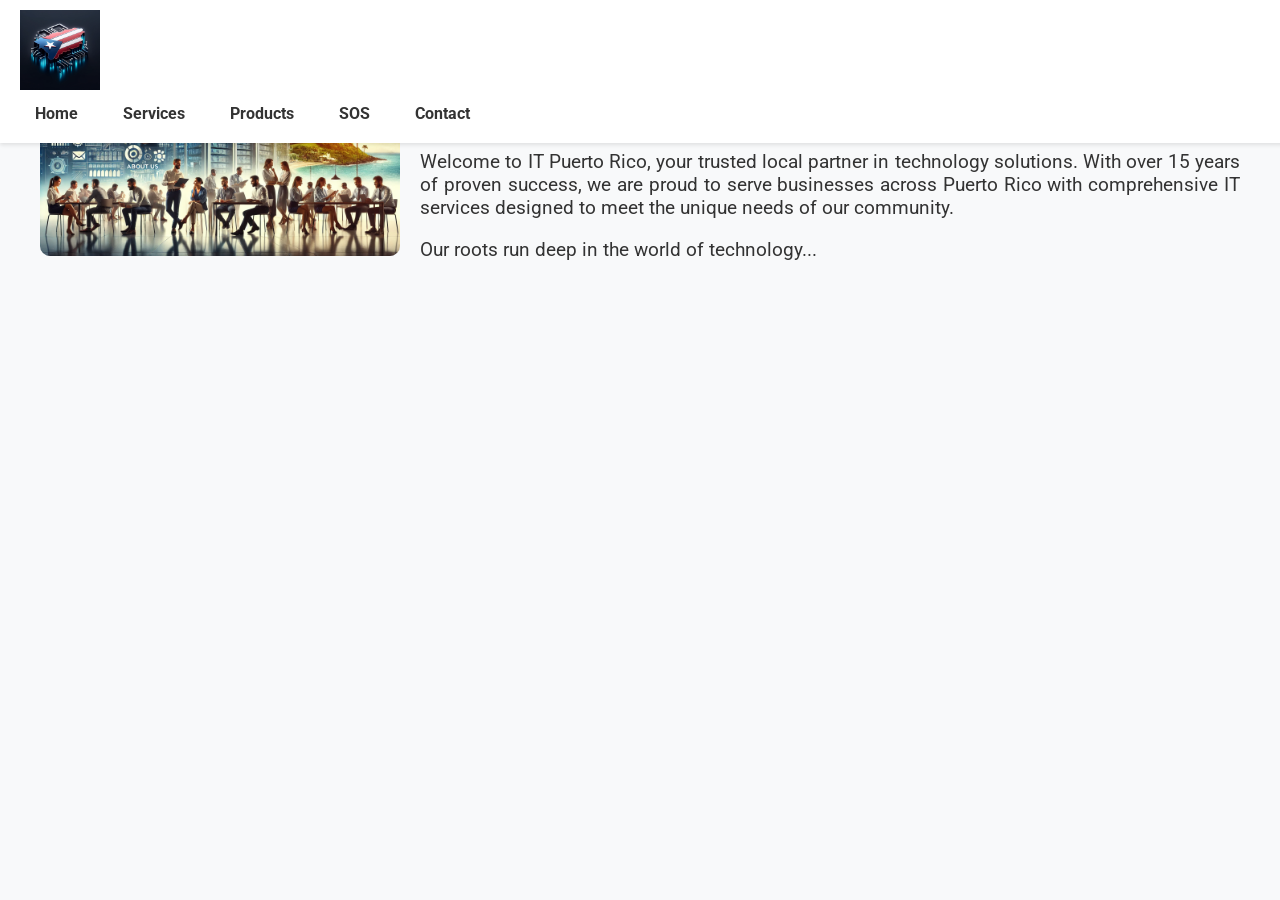
==== about.html @ cd5cf265 "Rename about to about.html" ====
<!DOCTYPE html>
<html lang="en">
<head>
    <meta charset="UTF-8">
    <meta name="viewport" content="width=device-width, initial-scale=1.0">
    <title>About Us - IT Puerto Rico</title>
    <link href="https://fonts.googleapis.com/css2?family=Roboto:wght@400;700&display=swap" rel="stylesheet">
    <style>
        body {
            font-family: 'Roboto', sans-serif;
            margin: 0;
            padding: 0;
            background-color: #f8f9fa;
            color: #333;
        }
        header {
            position: fixed;
            top: 0;
            width: 100%;
            z-index: 1000;
            background-color: #ffffff;
            box-shadow: 0 2px 4px rgba(0, 0, 0, 0.1);
            padding: 10px 20px;
        }
        .logo img {
            height: 80px;
        }
        nav {
            display: flex;
            gap: 15px;
        }
        nav a {
            text-decoration: none;
            font-weight: bold;
            padding: 10px 15px;
            color: #333;
        }
        nav a:hover {
            color: #007bff;
        }
        #about {
            padding: 50px 20px;
            max-width: 1200px;
            margin: auto;
        }
        #about img {
            max-width: 30%;
            margin-right: 20px;
            float: left;
            border-radius: 10px;
        }
        #about h2 {
            font-size: 2.5em;
            margin-bottom: 20px;
        }
        #about p {
            font-size: 1.2em;
            text-align: justify;
        }
    </style>
</head>
<body>
    <header>
        <div class="logo">
            <img src="logo.jpg" alt="IT Puerto Rico Logo">
        </div>
        <nav>
            <a href="index.html">Home</a>
            <a href="services.html">Services</a>
            <a href="products.html">Products</a>
            <a href="sos.html">SOS</a>
            <a href="contact.html">Contact</a>
        </nav>
    </header>
    <section id="about">
        <img src="aboutus.jpg" alt="About Us">
        <h2>About Us</h2>
        <p>Welcome to IT Puerto Rico, your trusted local partner in technology solutions. With over 15 years of proven success, we are proud to serve businesses across Puerto Rico with comprehensive IT services designed to meet the unique needs of our community.</p>
        <p>Our roots run deep in the world of technology...</p>
    </section>
</body>
</html>
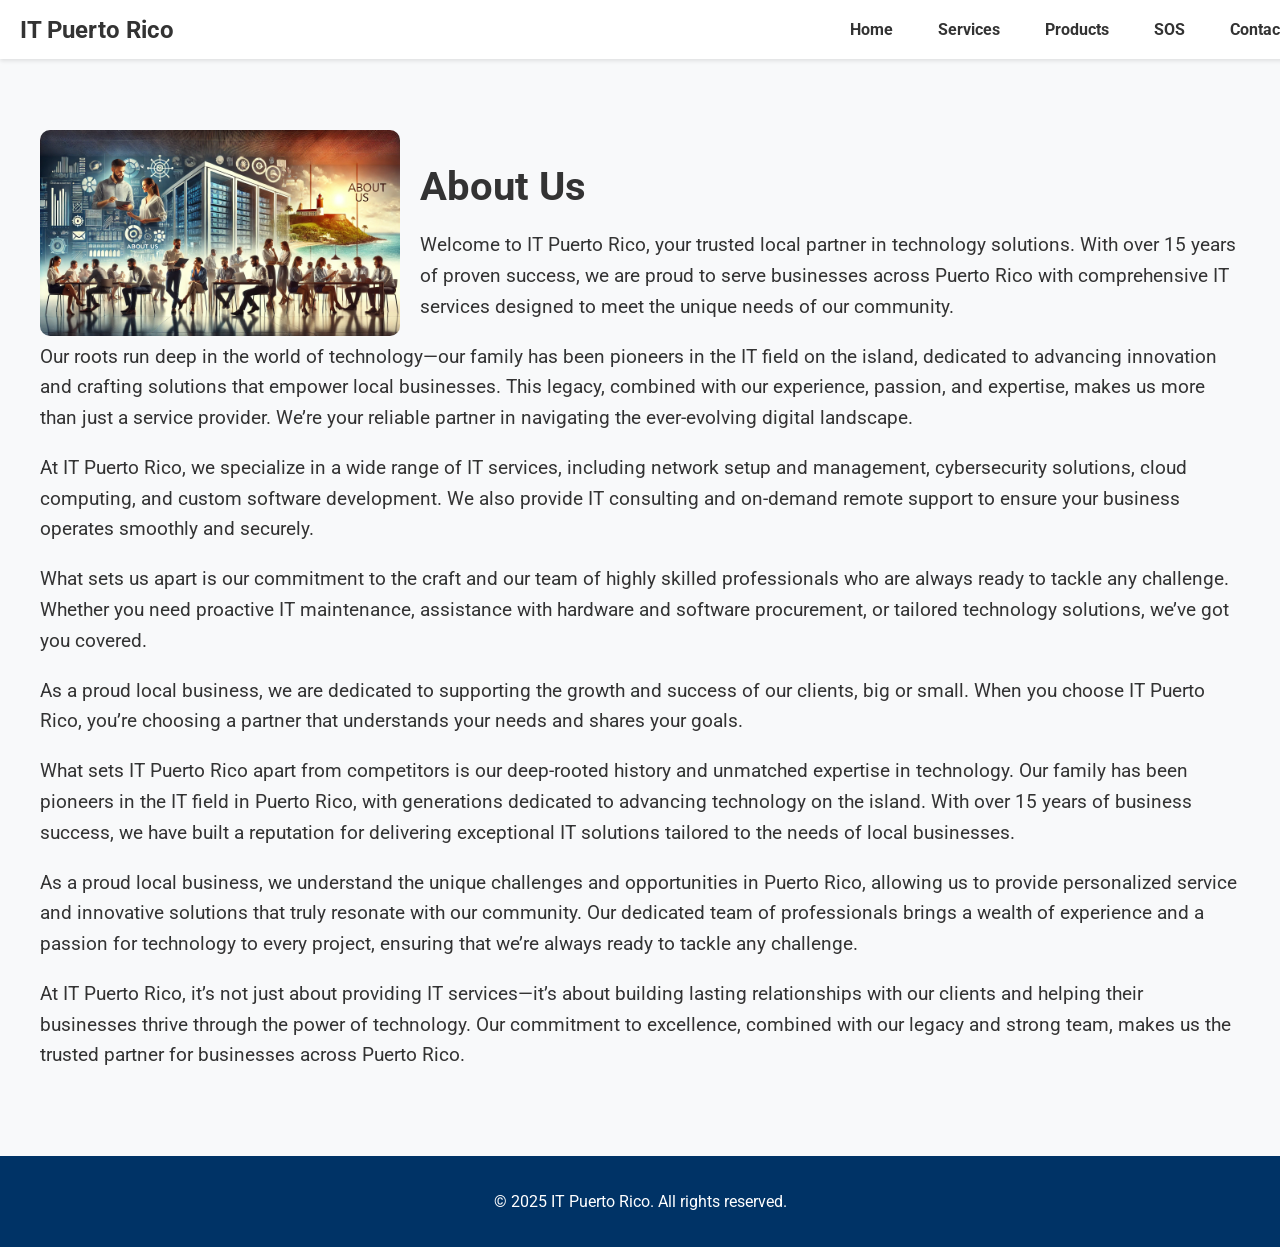
==== commit ea89f388: "Update about.html" ====
--- a/about.html
+++ b/about.html
@@ -6,6 +6,7 @@
     <title>About Us - IT Puerto Rico</title>
     <link href="https://fonts.googleapis.com/css2?family=Roboto:wght@400;700&display=swap" rel="stylesheet">
     <style>
+        /* General Styles */
         body {
             font-family: 'Roboto', sans-serif;
             margin: 0;
@@ -13,17 +14,24 @@
             background-color: #f8f9fa;
             color: #333;
         }
+
+        /* Header */
         header {
+            display: flex;
+            align-items: center;
+            justify-content: space-between;
+            padding: 10px 20px;
+            background-color: #ffffff;
+            box-shadow: 0 2px 4px rgba(0, 0, 0, 0.1);
             position: fixed;
             top: 0;
             width: 100%;
             z-index: 1000;
-            background-color: #ffffff;
-            box-shadow: 0 2px 4px rgba(0, 0, 0, 0.1);
-            padding: 10px 20px;
         }
-        .logo img {
-            height: 80px;
+        .company-name {
+            font-size: 1.5em;
+            font-weight: bold;
+            color: #333;
         }
         nav {
             display: flex;
@@ -34,14 +42,19 @@
             font-weight: bold;
             padding: 10px 15px;
             color: #333;
+            border-radius: 4px;
+            transition: all 0.3s;
         }
         nav a:hover {
+            background-color: #f1f1f1;
             color: #007bff;
         }
+
+        /* About Us Section */
         #about {
             padding: 50px 20px;
             max-width: 1200px;
-            margin: auto;
+            margin: 80px auto 20px; /* Adjusted margin to fit under fixed header */
         }
         #about img {
             max-width: 30%;
@@ -55,15 +68,27 @@
         }
         #about p {
             font-size: 1.2em;
-            text-align: justify;
+            margin-bottom: 15px;
+            line-height: 1.6;
+        }
+        #about::after {
+            content: "";
+            display: block;
+            clear: both;
+        }
+
+        /* Footer */
+        footer {
+            background-color: #003366;
+            color: white;
+            padding: 20px;
+            text-align: center;
         }
     </style>
 </head>
 <body>
     <header>
-        <div class="logo">
-            <img src="logo.jpg" alt="IT Puerto Rico Logo">
-        </div>
+        <span class="company-name">IT Puerto Rico</span>
         <nav>
             <a href="index.html">Home</a>
             <a href="services.html">Services</a>
@@ -76,7 +101,16 @@
         <img src="aboutus.jpg" alt="About Us">
         <h2>About Us</h2>
         <p>Welcome to IT Puerto Rico, your trusted local partner in technology solutions. With over 15 years of proven success, we are proud to serve businesses across Puerto Rico with comprehensive IT services designed to meet the unique needs of our community.</p>
-        <p>Our roots run deep in the world of technology...</p>
+        <p>Our roots run deep in the world of technology—our family has been pioneers in the IT field on the island, dedicated to advancing innovation and crafting solutions that empower local businesses. This legacy, combined with our experience, passion, and expertise, makes us more than just a service provider. We’re your reliable partner in navigating the ever-evolving digital landscape.</p>
+        <p>At IT Puerto Rico, we specialize in a wide range of IT services, including network setup and management, cybersecurity solutions, cloud computing, and custom software development. We also provide IT consulting and on-demand remote support to ensure your business operates smoothly and securely.</p>
+        <p>What sets us apart is our commitment to the craft and our team of highly skilled professionals who are always ready to tackle any challenge. Whether you need proactive IT maintenance, assistance with hardware and software procurement, or tailored technology solutions, we’ve got you covered.</p>
+        <p>As a proud local business, we are dedicated to supporting the growth and success of our clients, big or small. When you choose IT Puerto Rico, you’re choosing a partner that understands your needs and shares your goals.</p>
+        <p>What sets IT Puerto Rico apart from competitors is our deep-rooted history and unmatched expertise in technology. Our family has been pioneers in the IT field in Puerto Rico, with generations dedicated to advancing technology on the island. With over 15 years of business success, we have built a reputation for delivering exceptional IT solutions tailored to the needs of local businesses.</p>
+        <p>As a proud local business, we understand the unique challenges and opportunities in Puerto Rico, allowing us to provide personalized service and innovative solutions that truly resonate with our community. Our dedicated team of professionals brings a wealth of experience and a passion for technology to every project, ensuring that we’re always ready to tackle any challenge.</p>
+        <p>At IT Puerto Rico, it’s not just about providing IT services—it’s about building lasting relationships with our clients and helping their businesses thrive through the power of technology. Our commitment to excellence, combined with our legacy and strong team, makes us the trusted partner for businesses across Puerto Rico.</p>
     </section>
+    <footer>
+        <p>&copy; 2025 IT Puerto Rico. All rights reserved.</p>
+    </footer>
 </body>
 </html>
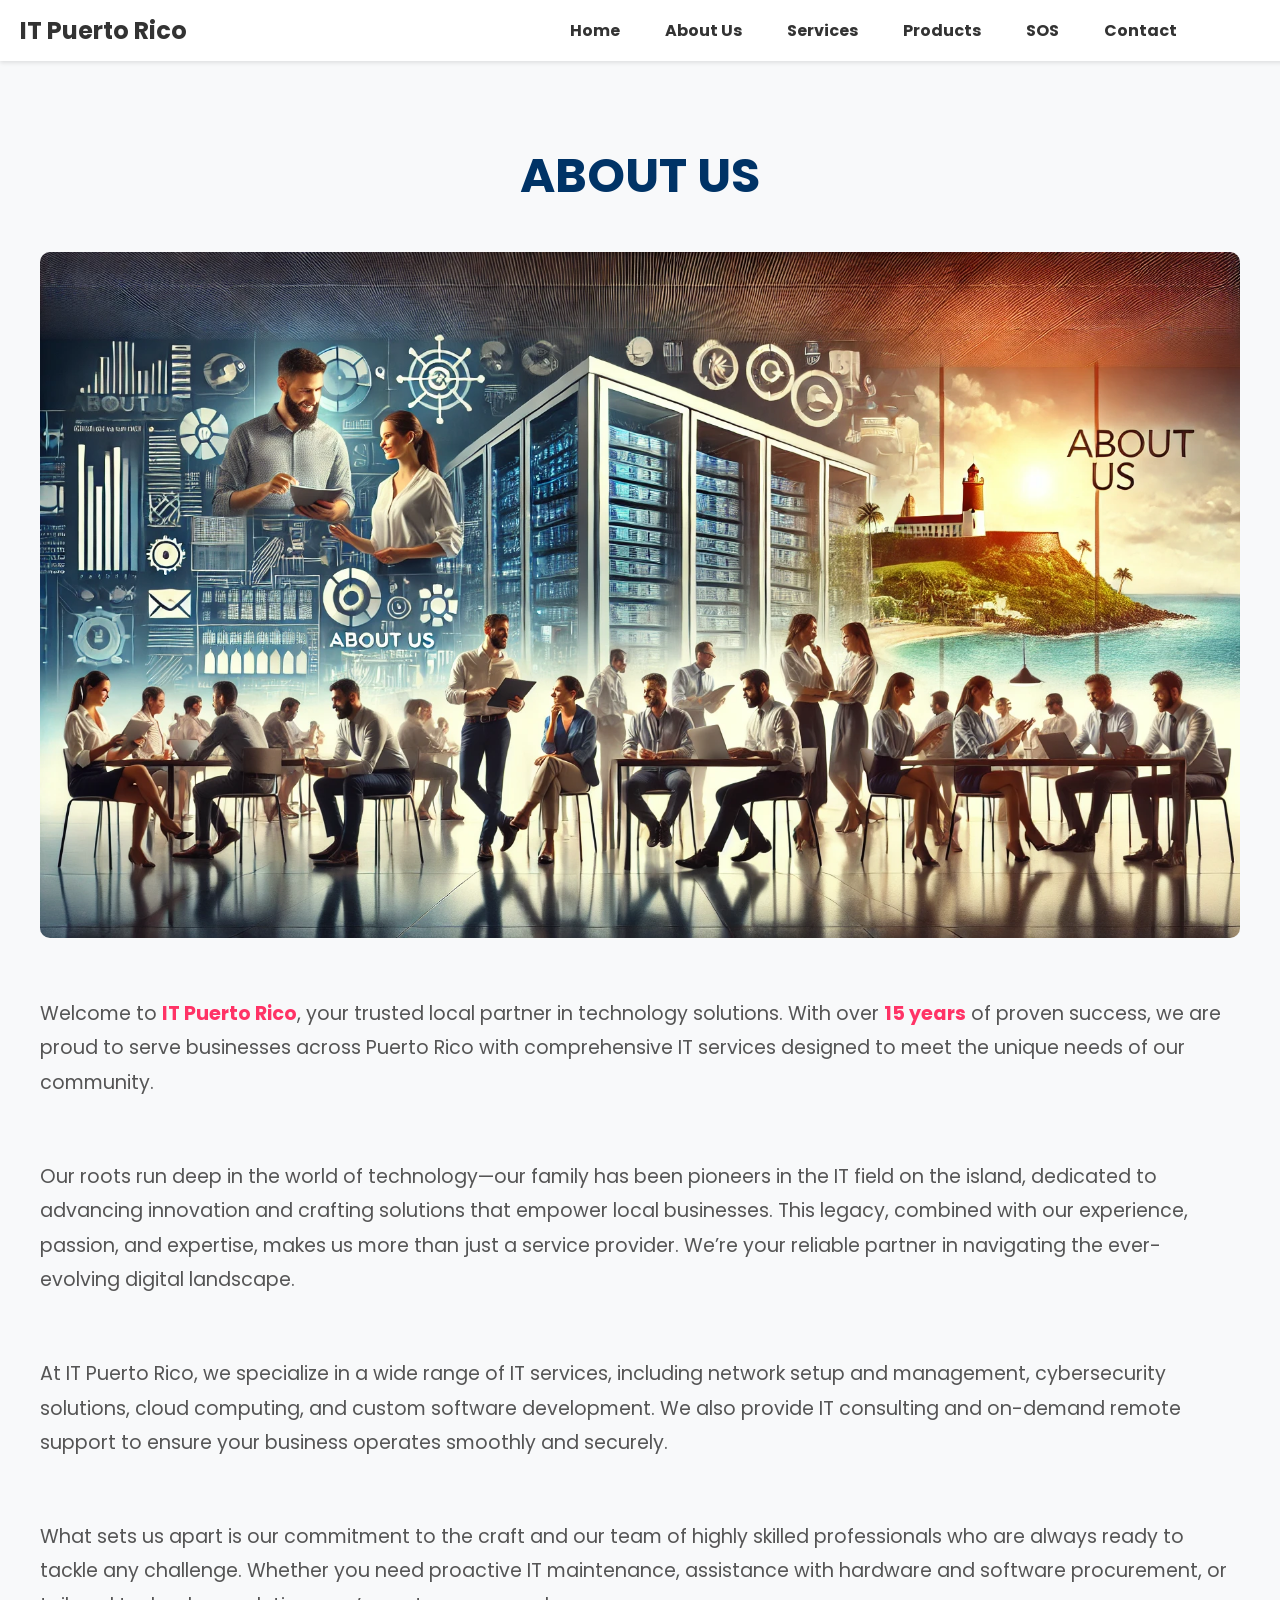
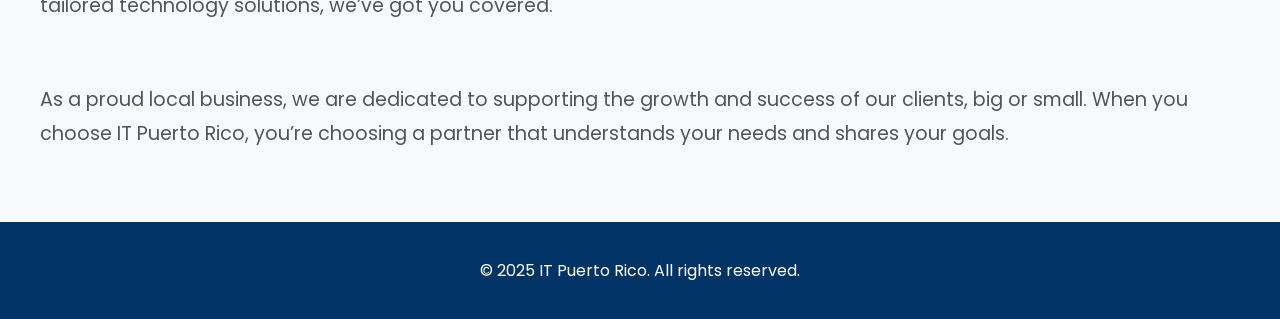
==== commit 99c0ac26: "Update about.html" ====
--- a/about.html
+++ b/about.html
@@ -4,11 +4,11 @@
     <meta charset="UTF-8">
     <meta name="viewport" content="width=device-width, initial-scale=1.0">
     <title>About Us - IT Puerto Rico</title>
-    <link href="https://fonts.googleapis.com/css2?family=Roboto:wght@400;700&display=swap" rel="stylesheet">
+    <link href="https://fonts.googleapis.com/css2?family=Poppins:wght@400;700&family=Roboto:wght@300;500&display=swap" rel="stylesheet">
     <style>
         /* General Styles */
         body {
-            font-family: 'Roboto', sans-serif;
+            font-family: 'Poppins', sans-serif;
             margin: 0;
             padding: 0;
             background-color: #f8f9fa;
@@ -32,15 +32,18 @@
             font-size: 1.5em;
             font-weight: bold;
             color: #333;
+            flex: 1;
         }
         nav {
             display: flex;
+            justify-content: center;
             gap: 15px;
+            flex: 2;
         }
         nav a {
             text-decoration: none;
             font-weight: bold;
-            padding: 10px 15px;
+            padding: 8px 15px;
             color: #333;
             border-radius: 4px;
             transition: all 0.3s;
@@ -50,31 +53,70 @@
             color: #007bff;
         }
 
-        /* About Us Section */
+        /* Mobile Menu */
+        .menu-toggle {
+            display: none;
+            font-size: 1.5em;
+            background: none;
+            border: none;
+            cursor: pointer;
+        }
+        @media (max-width: 768px) {
+            nav {
+                display: none;
+                flex-direction: column;
+                position: absolute;
+                top: 60px;
+                left: 0;
+                width: 100%;
+                background-color: #fff;
+                border-top: 1px solid #ddd;
+                box-shadow: 0 2px 4px rgba(0, 0, 0, 0.1);
+                z-index: 999;
+            }
+            nav.show {
+                display: flex;
+            }
+            .menu-toggle {
+                display: block;
+            }
+            .company-name {
+                flex: unset;
+            }
+        }
+
+        /* About Section */
         #about {
-            padding: 50px 20px;
+            padding: 100px 20px 50px;
             max-width: 1200px;
-            margin: 80px auto 20px; /* Adjusted margin to fit under fixed header */
+            margin: 0 auto;
+            text-align: left;
+            display: flex;
+            flex-direction: column;
+            gap: 20px;
         }
         #about img {
-            max-width: 30%;
-            margin-right: 20px;
-            float: left;
+            max-width: 100%;
+            height: auto;
             border-radius: 10px;
+            margin-bottom: 20px;
         }
         #about h2 {
-            font-size: 2.5em;
+            font-size: 3em;
+            color: #003366;
             margin-bottom: 20px;
+            text-transform: uppercase;
+            text-align: center;
         }
         #about p {
             font-size: 1.2em;
-            margin-bottom: 15px;
-            line-height: 1.6;
+            line-height: 1.8;
+            margin-bottom: 20px;
+            color: #555;
         }
-        #about::after {
-            content: "";
-            display: block;
-            clear: both;
+        #about p span {
+            color: #ff3366;
+            font-weight: bold;
         }
 
         /* Footer */
@@ -89,8 +131,10 @@
 <body>
     <header>
         <span class="company-name">IT Puerto Rico</span>
-        <nav>
+        <button class="menu-toggle" onclick="toggleMenu()">☰</button>
+        <nav id="menu">
             <a href="index.html">Home</a>
+            <a href="about.html">About Us</a>
             <a href="services.html">Services</a>
             <a href="products.html">Products</a>
             <a href="sos.html">SOS</a>
@@ -98,19 +142,22 @@
         </nav>
     </header>
     <section id="about">
+        <h2>About Us</h2>
         <img src="aboutus.jpg" alt="About Us">
-        <h2>About Us</h2>
-        <p>Welcome to IT Puerto Rico, your trusted local partner in technology solutions. With over 15 years of proven success, we are proud to serve businesses across Puerto Rico with comprehensive IT services designed to meet the unique needs of our community.</p>
+        <p>Welcome to <span>IT Puerto Rico</span>, your trusted local partner in technology solutions. With over <span>15 years</span> of proven success, we are proud to serve businesses across Puerto Rico with comprehensive IT services designed to meet the unique needs of our community.</p>
         <p>Our roots run deep in the world of technology—our family has been pioneers in the IT field on the island, dedicated to advancing innovation and crafting solutions that empower local businesses. This legacy, combined with our experience, passion, and expertise, makes us more than just a service provider. We’re your reliable partner in navigating the ever-evolving digital landscape.</p>
         <p>At IT Puerto Rico, we specialize in a wide range of IT services, including network setup and management, cybersecurity solutions, cloud computing, and custom software development. We also provide IT consulting and on-demand remote support to ensure your business operates smoothly and securely.</p>
         <p>What sets us apart is our commitment to the craft and our team of highly skilled professionals who are always ready to tackle any challenge. Whether you need proactive IT maintenance, assistance with hardware and software procurement, or tailored technology solutions, we’ve got you covered.</p>
         <p>As a proud local business, we are dedicated to supporting the growth and success of our clients, big or small. When you choose IT Puerto Rico, you’re choosing a partner that understands your needs and shares your goals.</p>
-        <p>What sets IT Puerto Rico apart from competitors is our deep-rooted history and unmatched expertise in technology. Our family has been pioneers in the IT field in Puerto Rico, with generations dedicated to advancing technology on the island. With over 15 years of business success, we have built a reputation for delivering exceptional IT solutions tailored to the needs of local businesses.</p>
-        <p>As a proud local business, we understand the unique challenges and opportunities in Puerto Rico, allowing us to provide personalized service and innovative solutions that truly resonate with our community. Our dedicated team of professionals brings a wealth of experience and a passion for technology to every project, ensuring that we’re always ready to tackle any challenge.</p>
-        <p>At IT Puerto Rico, it’s not just about providing IT services—it’s about building lasting relationships with our clients and helping their businesses thrive through the power of technology. Our commitment to excellence, combined with our legacy and strong team, makes us the trusted partner for businesses across Puerto Rico.</p>
     </section>
     <footer>
         <p>&copy; 2025 IT Puerto Rico. All rights reserved.</p>
     </footer>
+    <script>
+        function toggleMenu() {
+            const menu = document.getElementById('menu');
+            menu.classList.toggle('show');
+        }
+    </script>
 </body>
 </html>
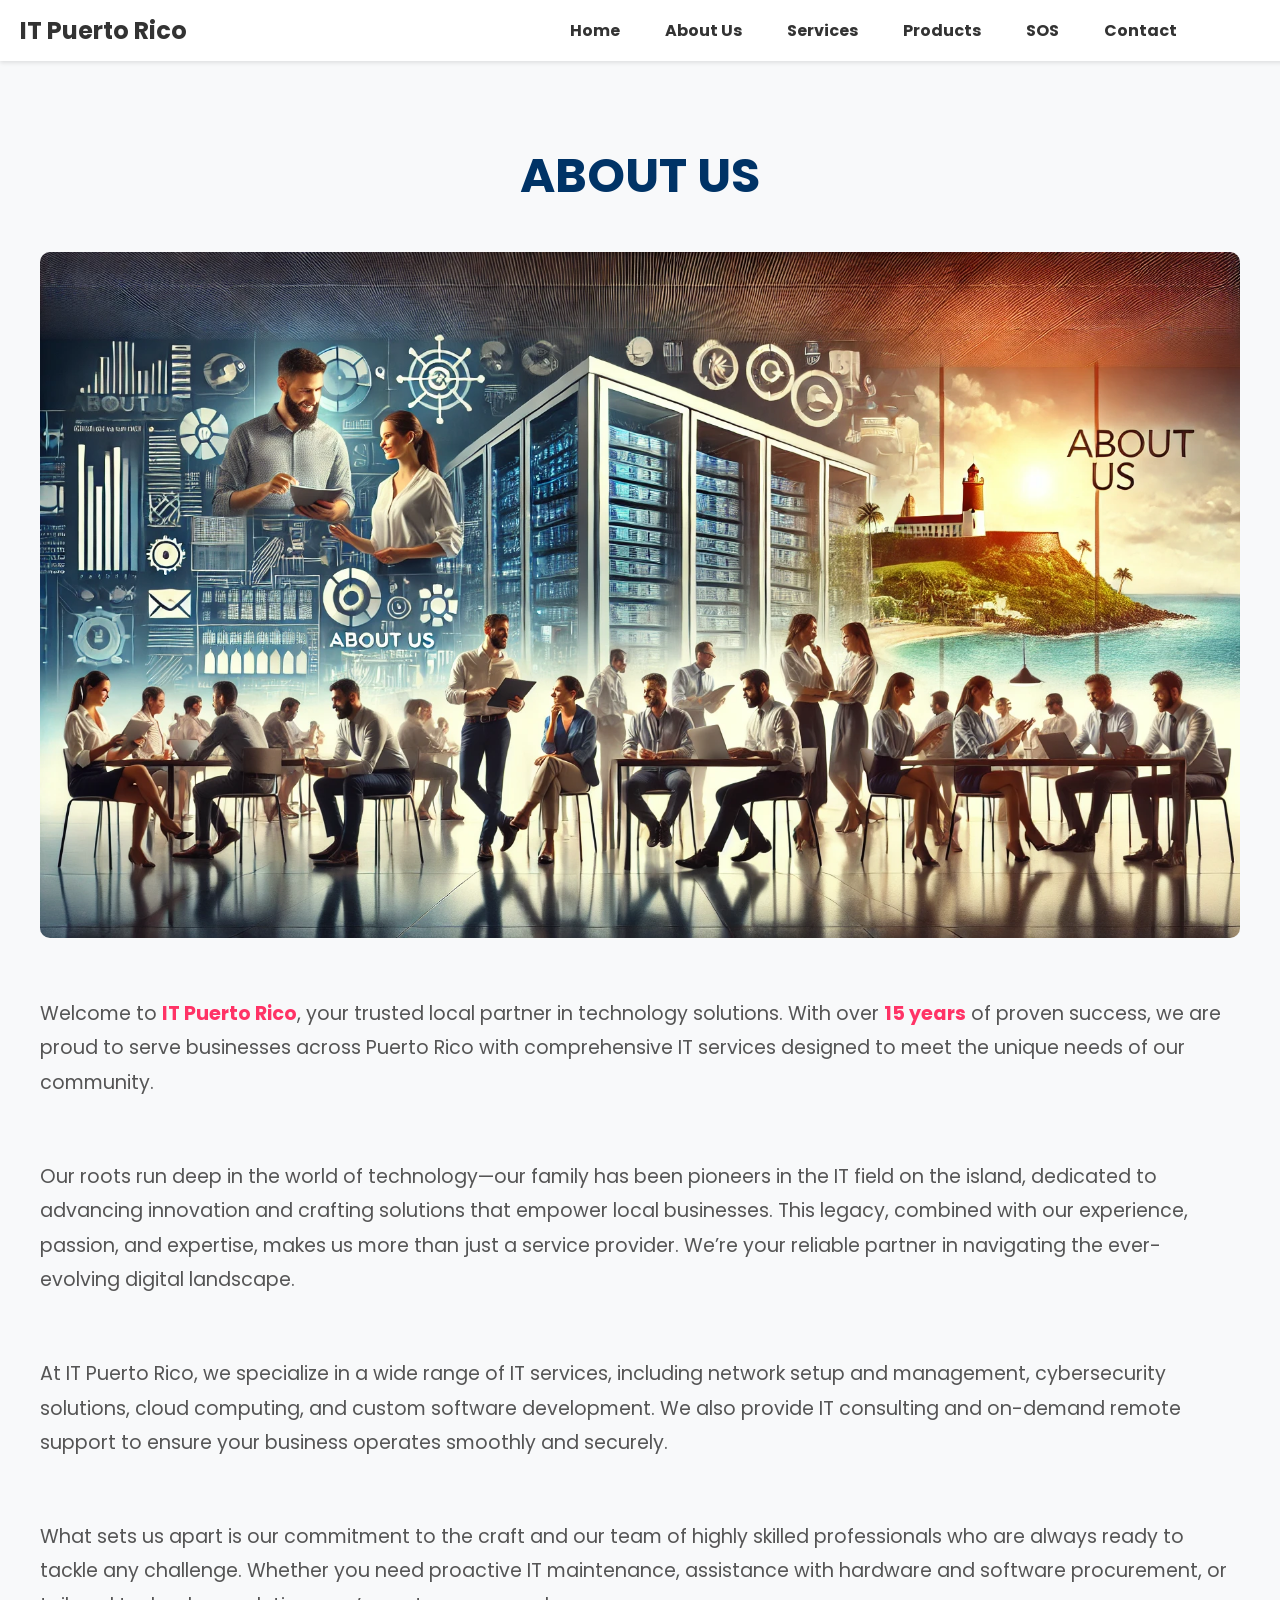
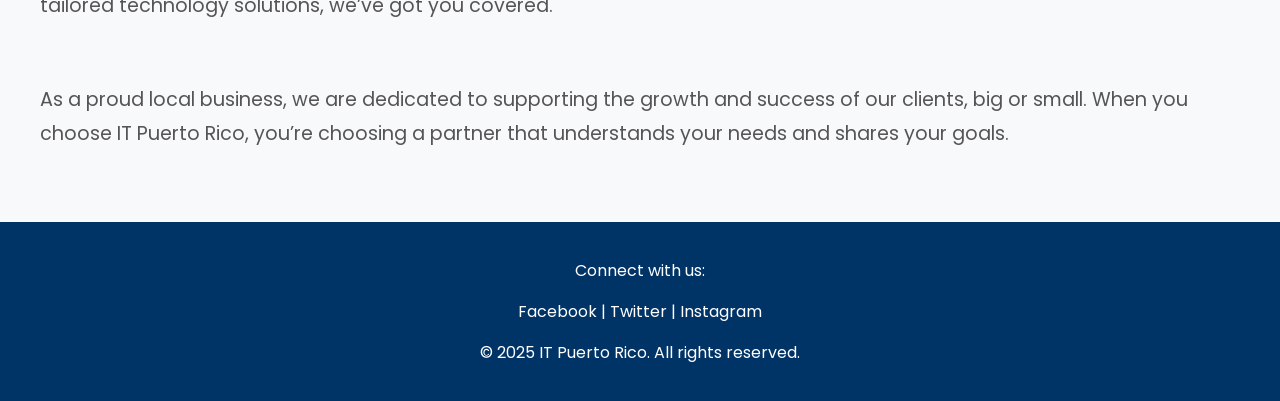
==== commit e1b7e08e: "Update about.html" ====
--- a/about.html
+++ b/about.html
@@ -126,6 +126,13 @@
             padding: 20px;
             text-align: center;
         }
+        footer a {
+            color: #ffffff;
+            text-decoration: none;
+        }
+        footer a:hover {
+            text-decoration: underline;
+        }
     </style>
 </head>
 <body>
@@ -151,6 +158,8 @@
         <p>As a proud local business, we are dedicated to supporting the growth and success of our clients, big or small. When you choose IT Puerto Rico, you’re choosing a partner that understands your needs and shares your goals.</p>
     </section>
     <footer>
+        <p>Connect with us:</p>
+        <a href="https://facebook.com/yourpage" target="_blank">Facebook</a> | <a href="https://twitter.com/yourpage" target="_blank">Twitter</a> | <a href="https://instagram.com/yourpage" target="_blank">Instagram</a>
         <p>&copy; 2025 IT Puerto Rico. All rights reserved.</p>
     </footer>
     <script>
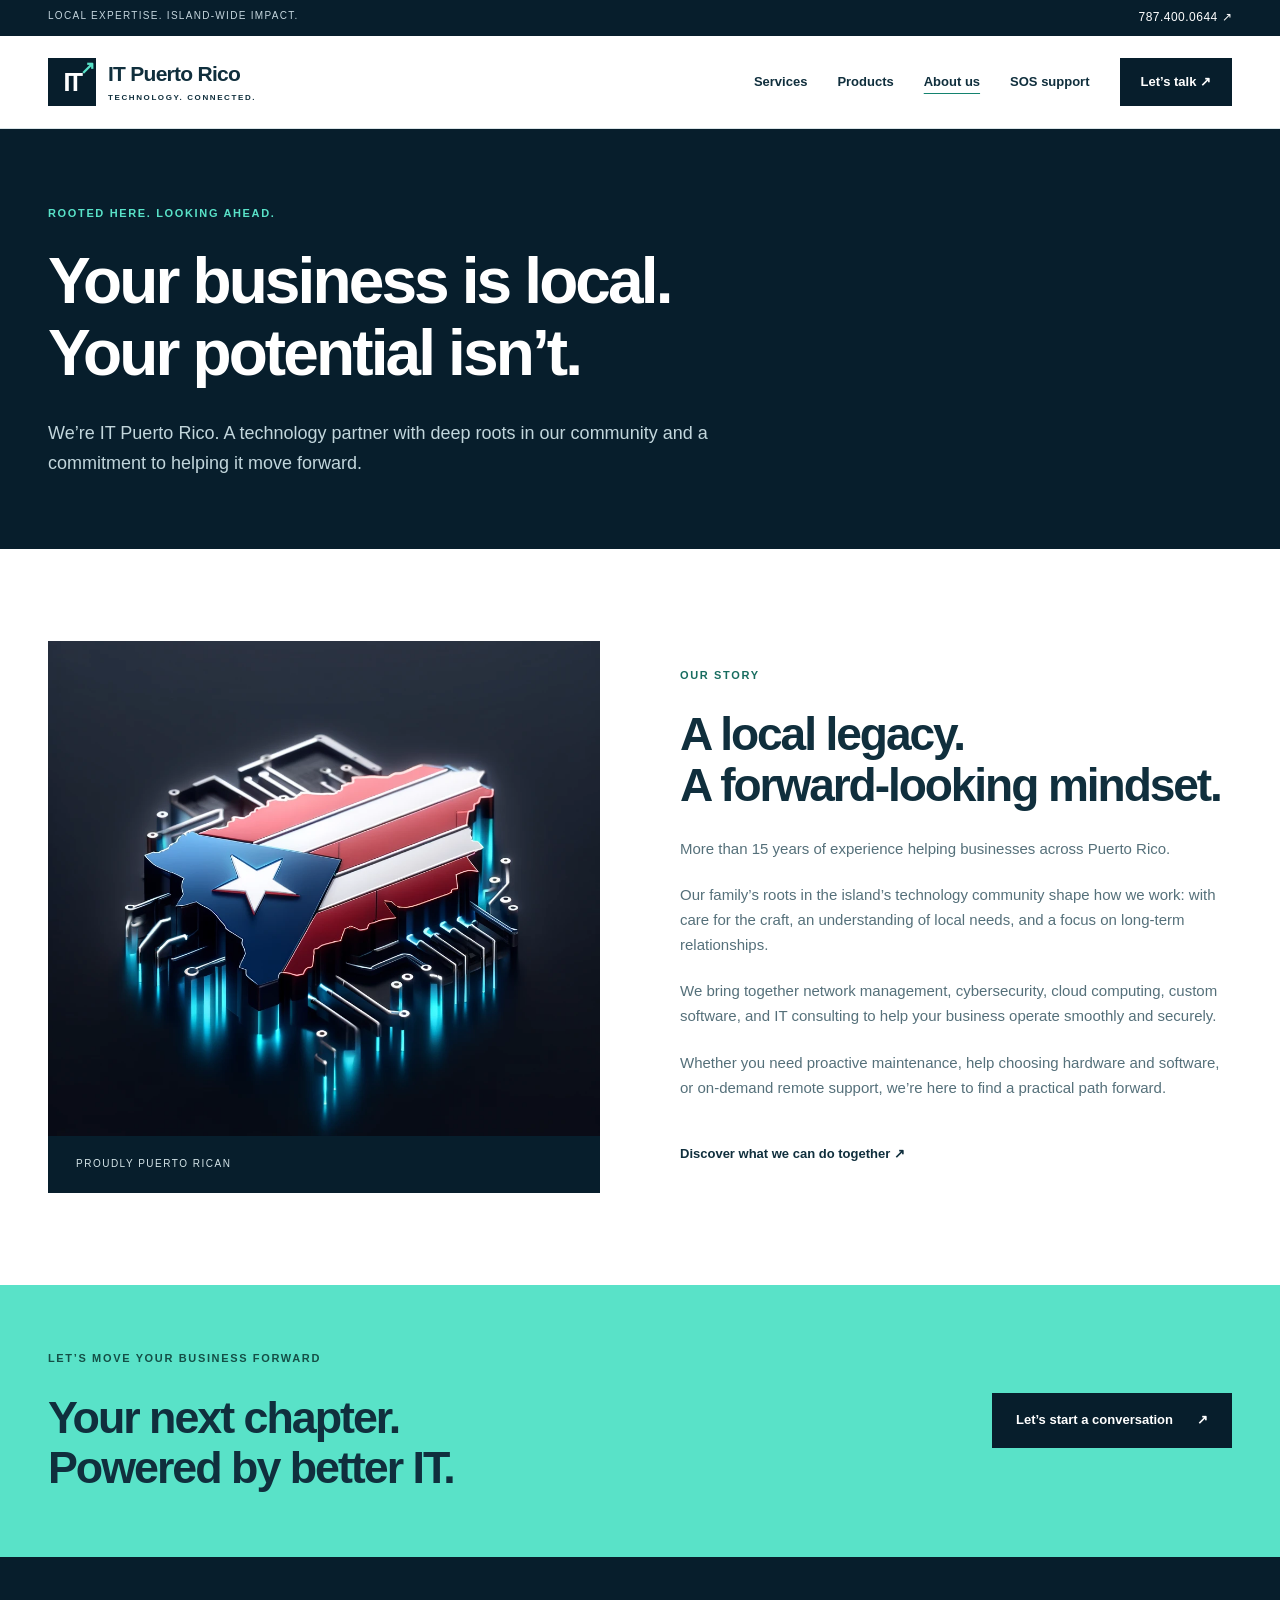
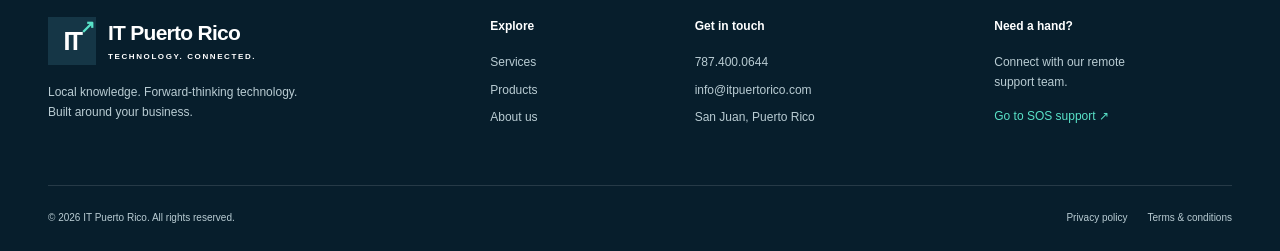
==== commit f4c05dd4: "Redesign IT Puerto Rico website with responsive business-focused pages" ====
--- a/about.html
+++ b/about.html
@@ -1,172 +1,161 @@
-<!DOCTYPE html>
+<!doctype html>
 <html lang="en">
-<head>
-    <meta charset="UTF-8">
-    <meta name="viewport" content="width=device-width, initial-scale=1.0">
-    <title>About Us - IT Puerto Rico</title>
-    <link href="https://fonts.googleapis.com/css2?family=Poppins:wght@400;700&family=Roboto:wght@300;500&display=swap" rel="stylesheet">
-    <style>
-        /* General Styles */
-        body {
-            font-family: 'Poppins', sans-serif;
-            margin: 0;
-            padding: 0;
-            background-color: #f8f9fa;
-            color: #333;
-        }
-
-        /* Header */
-        header {
-            display: flex;
-            align-items: center;
-            justify-content: space-between;
-            padding: 10px 20px;
-            background-color: #ffffff;
-            box-shadow: 0 2px 4px rgba(0, 0, 0, 0.1);
-            position: fixed;
-            top: 0;
-            width: 100%;
-            z-index: 1000;
-        }
-        .company-name {
-            font-size: 1.5em;
-            font-weight: bold;
-            color: #333;
-            flex: 1;
-        }
-        nav {
-            display: flex;
-            justify-content: center;
-            gap: 15px;
-            flex: 2;
-        }
-        nav a {
-            text-decoration: none;
-            font-weight: bold;
-            padding: 8px 15px;
-            color: #333;
-            border-radius: 4px;
-            transition: all 0.3s;
-        }
-        nav a:hover {
-            background-color: #f1f1f1;
-            color: #007bff;
-        }
-
-        /* Mobile Menu */
-        .menu-toggle {
-            display: none;
-            font-size: 1.5em;
-            background: none;
-            border: none;
-            cursor: pointer;
-        }
-        @media (max-width: 768px) {
-            nav {
-                display: none;
-                flex-direction: column;
-                position: absolute;
-                top: 60px;
-                left: 0;
-                width: 100%;
-                background-color: #fff;
-                border-top: 1px solid #ddd;
-                box-shadow: 0 2px 4px rgba(0, 0, 0, 0.1);
-                z-index: 999;
-            }
-            nav.show {
-                display: flex;
-            }
-            .menu-toggle {
-                display: block;
-            }
-            .company-name {
-                flex: unset;
-            }
-        }
-
-        /* About Section */
-        #about {
-            padding: 100px 20px 50px;
-            max-width: 1200px;
-            margin: 0 auto;
-            text-align: left;
-            display: flex;
-            flex-direction: column;
-            gap: 20px;
-        }
-        #about img {
-            max-width: 100%;
-            height: auto;
-            border-radius: 10px;
-            margin-bottom: 20px;
-        }
-        #about h2 {
-            font-size: 3em;
-            color: #003366;
-            margin-bottom: 20px;
-            text-transform: uppercase;
-            text-align: center;
-        }
-        #about p {
-            font-size: 1.2em;
-            line-height: 1.8;
-            margin-bottom: 20px;
-            color: #555;
-        }
-        #about p span {
-            color: #ff3366;
-            font-weight: bold;
-        }
-
-        /* Footer */
-        footer {
-            background-color: #003366;
-            color: white;
-            padding: 20px;
-            text-align: center;
-        }
-        footer a {
-            color: #ffffff;
-            text-decoration: none;
-        }
-        footer a:hover {
-            text-decoration: underline;
-        }
-    </style>
-</head>
-<body>
-    <header>
-        <span class="company-name">IT Puerto Rico</span>
-        <button class="menu-toggle" onclick="toggleMenu()">☰</button>
-        <nav id="menu">
-            <a href="index.html">Home</a>
-            <a href="about.html">About Us</a>
-            <a href="services.html">Services</a>
-            <a href="products.html">Products</a>
-            <a href="sos.html">SOS</a>
-            <a href="contact.html">Contact</a>
+  <head>
+    <meta charset="UTF-8" />
+    <meta name="viewport" content="width=device-width, initial-scale=1" />
+    <title>About us | IT Puerto Rico</title>
+    <meta
+      name="description"
+      content="Meet IT Puerto Rico, a local technology partner with more than 15 years of experience serving businesses across Puerto Rico."
+    />
+    <meta name="theme-color" content="#071e2c" />
+    <link rel="canonical" href="https://www.itpuertorico.com/about.html" />
+    <meta property="og:title" content="About us | IT Puerto Rico" />
+    <meta
+      property="og:description"
+      content="Meet IT Puerto Rico, a local technology partner with more than 15 years of experience serving businesses across Puerto Rico."
+    />
+    <meta property="og:type" content="website" />
+    <meta
+      property="og:image"
+      content="https://www.itpuertorico.com/assets/office.webp"
+    />
+    <link rel="icon" href="assets/favicon.svg" type="image/svg+xml" />
+    <link rel="stylesheet" href="assets/site.css" />
+    <script src="assets/site.js" defer></script>
+  </head>
+  <body>
+    <a class="skip-link" href="#main">Skip to content</a>
+    <div class="topbar">
+      <div class="wrap">
+        <span>LOCAL EXPERTISE. ISLAND-WIDE IMPACT.</span
+        ><a href="tel:+17874000644"
+          >787.400.0644 <span aria-hidden="true">↗</span></a
+        >
+      </div>
+    </div>
+    <header class="site-header">
+      <div class="wrap nav-wrap">
+        <a class="brand" href="index.html" aria-label="IT Puerto Rico home"
+          ><span class="brand-mark" aria-hidden="true">IT<span>↗</span></span
+          ><span>IT Puerto Rico<small>TECHNOLOGY. CONNECTED.</small></span></a
+        ><button
+          class="menu-toggle"
+          aria-controls="navigation"
+          aria-expanded="false"
+          hidden
+        >
+          Menu <span aria-hidden="true">☰</span>
+        </button>
+        <nav id="navigation" aria-label="Main navigation">
+          <a href="services.html">Services</a
+          ><a href="products.html">Products</a
+          ><a href="about.html" aria-current="page">About us</a
+          ><a href="sos.html">SOS support</a
+          ><a href="contact.html" class="nav-cta">Let’s talk ↗</a>
         </nav>
+      </div>
     </header>
-    <section id="about">
-        <h2>About Us</h2>
-        <img src="aboutus.jpg" alt="About Us">
-        <p>Welcome to <span>IT Puerto Rico</span>, your trusted local partner in technology solutions. With over <span>15 years</span> of proven success, we are proud to serve businesses across Puerto Rico with comprehensive IT services designed to meet the unique needs of our community.</p>
-        <p>Our roots run deep in the world of technology—our family has been pioneers in the IT field on the island, dedicated to advancing innovation and crafting solutions that empower local businesses. This legacy, combined with our experience, passion, and expertise, makes us more than just a service provider. We’re your reliable partner in navigating the ever-evolving digital landscape.</p>
-        <p>At IT Puerto Rico, we specialize in a wide range of IT services, including network setup and management, cybersecurity solutions, cloud computing, and custom software development. We also provide IT consulting and on-demand remote support to ensure your business operates smoothly and securely.</p>
-        <p>What sets us apart is our commitment to the craft and our team of highly skilled professionals who are always ready to tackle any challenge. Whether you need proactive IT maintenance, assistance with hardware and software procurement, or tailored technology solutions, we’ve got you covered.</p>
-        <p>As a proud local business, we are dedicated to supporting the growth and success of our clients, big or small. When you choose IT Puerto Rico, you’re choosing a partner that understands your needs and shares your goals.</p>
-    </section>
-    <footer>
-        <p>Connect with us:</p>
-        <a href="https://facebook.com/yourpage" target="_blank">Facebook</a> | <a href="https://twitter.com/yourpage" target="_blank">Twitter</a> | <a href="https://instagram.com/yourpage" target="_blank">Instagram</a>
-        <p>&copy; 2025 IT Puerto Rico. All rights reserved.</p>
+    <main id="main">
+      <section class="page-hero">
+        <div class="wrap">
+          <p class="eyebrow">ROOTED HERE. LOOKING AHEAD.</p>
+          <h1>Your business is local.<br />Your potential isn’t.</h1>
+          <p class="lead">
+            We’re IT Puerto Rico. A technology partner with deep roots in our
+            community and a commitment to helping it move forward.
+          </p>
+        </div>
+      </section>
+      <section class="section">
+        <div class="wrap local-grid">
+          <div class="local-art">
+            <img
+              src="logo.jpg"
+              alt="Puerto Rico flag represented as a technology circuit"
+              width="1024"
+              height="1024"
+            /><span>PROUDLY PUERTO RICAN</span>
+          </div>
+          <div>
+            <p class="eyebrow">OUR STORY</p>
+            <h2>A local legacy.<br />A forward-looking mindset.</h2>
+            <p class="lead">
+              More than 15 years of experience helping businesses across Puerto
+              Rico.
+            </p>
+            <p>
+              Our family’s roots in the island’s technology community shape how
+              we work: with care for the craft, an understanding of local needs,
+              and a focus on long-term relationships.
+            </p>
+            <p>
+              We bring together network management, cybersecurity, cloud
+              computing, custom software, and IT consulting to help your
+              business operate smoothly and securely.
+            </p>
+            <p>
+              Whether you need proactive maintenance, help choosing hardware and
+              software, or on-demand remote support, we’re here to find a
+              practical path forward.
+            </p>
+            <a class="text-link" href="services.html"
+              >Discover what we can do together ↗</a
+            >
+          </div>
+        </div>
+      </section>
+      <section class="cta">
+        <div class="wrap cta-inner">
+          <div>
+            <p class="eyebrow">LET’S MOVE YOUR BUSINESS FORWARD</p>
+            <h2>Your next chapter.<br />Powered by better IT.</h2>
+          </div>
+          <a class="button button-dark" href="contact.html"
+            >Let’s start a conversation <span aria-hidden="true">↗</span></a
+          >
+        </div>
+      </section>
+    </main>
+    <footer class="site-footer">
+      <div class="wrap footer-grid">
+        <div>
+          <a class="brand" href="index.html"
+            ><span class="brand-mark" aria-hidden="true">IT<span>↗</span></span
+            ><span>IT Puerto Rico<small>TECHNOLOGY. CONNECTED.</small></span></a
+          >
+          <p>
+            Local knowledge. Forward-thinking technology.<br />Built around your
+            business.
+          </p>
+        </div>
+        <div>
+          <h2>Explore</h2>
+          <a href="services.html">Services</a
+          ><a href="products.html">Products</a><a href="about.html">About us</a>
+        </div>
+        <div>
+          <h2>Get in touch</h2>
+          <a href="tel:+17874000644">787.400.0644</a
+          ><a href="mailto:info@itpuertorico.com">info@itpuertorico.com</a
+          ><span>San Juan, Puerto Rico</span>
+        </div>
+        <div>
+          <h2>Need a hand?</h2>
+          <p>Connect with our remote<br />support team.</p>
+          <a class="footer-support" href="sos.html">Go to SOS support ↗</a>
+        </div>
+      </div>
+      <div class="wrap footer-bottom">
+        <span
+          >© <span data-year>2026</span> IT Puerto Rico. All rights
+          reserved.</span
+        >
+        <div>
+          <a href="privacy.html">Privacy policy</a
+          ><a href="terms.html">Terms &amp; conditions</a>
+        </div>
+      </div>
     </footer>
-    <script>
-        function toggleMenu() {
-            const menu = document.getElementById('menu');
-            menu.classList.toggle('show');
-        }
-    </script>
-</body>
+  </body>
 </html>
--- a/assets/site.css
+++ b/assets/site.css
@@ -0,0 +1,1125 @@
+:root {
+  --ink: #102f3d;
+  --navy: #071e2c;
+  --teal: #59e2c8;
+  --muted: #55707a;
+  --line: #d9e4e7;
+  --wash: #f2f6f6;
+  --white: #fff;
+}
+* {
+  box-sizing: border-box;
+}
+html {
+  scroll-behavior: smooth;
+  scroll-padding-top: 110px;
+}
+body {
+  margin: 0;
+  color: var(--ink);
+  font-family: Arial, Helvetica, sans-serif;
+  font-size: 16px;
+  line-height: 1.65;
+  background: #fff;
+}
+a {
+  color: inherit;
+  text-decoration: none;
+}
+button {
+  font: inherit;
+}
+img {
+  display: block;
+  max-width: 100%;
+  height: auto;
+}
+h1,
+h2,
+h3,
+p {
+  margin-top: 0;
+}
+h1,
+h2,
+h3 {
+  line-height: 1.12;
+  letter-spacing: -0.045em;
+}
+h1 {
+  font-size: clamp(2.6rem, 5.5vw, 5rem);
+  font-weight: 600;
+  margin-bottom: 28px;
+}
+h2 {
+  font-size: clamp(2rem, 3.6vw, 3.3rem);
+  font-weight: 600;
+  margin-bottom: 24px;
+}
+h3 {
+  font-size: 1.35rem;
+  letter-spacing: -0.025em;
+}
+p {
+  margin-bottom: 22px;
+}
+a,
+button {
+  -webkit-tap-highlight-color: transparent;
+}
+a:focus-visible,
+button:focus-visible {
+  outline: 3px solid #168674;
+  outline-offset: 6px;
+}
+a:hover {
+  text-decoration: underline;
+  text-underline-offset: 5px;
+}
+.wrap {
+  width: min(1240px, calc(100% - 96px));
+  margin-inline: auto;
+}
+.topbar {
+  background: var(--navy);
+  color: #c4d5dd;
+  font-size: 10px;
+  letter-spacing: 0.13em;
+  padding: 8px 0;
+}
+.topbar .wrap {
+  display: flex;
+  justify-content: space-between;
+}
+.topbar a {
+  font-size: 12px;
+  letter-spacing: 0.04em;
+  color: white;
+}
+.site-header {
+  position: sticky;
+  top: 0;
+  z-index: 10;
+  background: #fff;
+  border-bottom: 1px solid var(--line);
+}
+.nav-wrap {
+  display: flex;
+  justify-content: space-between;
+  align-items: center;
+  min-height: 92px;
+  gap: 24px;
+}
+.brand {
+  display: flex;
+  align-items: center;
+  gap: 12px;
+  font-weight: 750;
+  font-size: 21px;
+  line-height: 1.2;
+  letter-spacing: -0.035em;
+  flex-shrink: 0;
+}
+.brand:hover {
+  text-decoration: none;
+}
+.brand small {
+  display: block;
+  font-size: 8px;
+  letter-spacing: 0.2em;
+  font-weight: 600;
+  margin-top: 7px;
+}
+.brand-mark {
+  background: var(--navy);
+  color: white;
+  font-size: 25px;
+  letter-spacing: -0.1em;
+  display: grid;
+  place-content: center;
+  width: 48px;
+  height: 48px;
+  position: relative;
+}
+.brand-mark span {
+  position: absolute;
+  color: var(--teal);
+  font-size: 18px;
+  right: 4px;
+  top: 0;
+}
+nav {
+  display: flex;
+  align-items: center;
+  gap: 30px;
+  font-size: 13px;
+  font-weight: 600;
+}
+nav a[aria-current="page"] {
+  text-decoration: underline;
+  text-decoration-color: #14836f;
+  text-underline-offset: 7px;
+}
+.nav-cta {
+  background: var(--navy);
+  color: white;
+  padding: 13px 21px;
+}
+.menu-toggle {
+  display: none;
+  border: 1px solid var(--line);
+  background: white;
+  padding: 8px 12px;
+  color: var(--ink);
+}
+.menu-toggle[hidden] {
+  display: none;
+}
+.skip-link {
+  position: fixed;
+  top: -100px;
+  left: 20px;
+  background: white;
+  padding: 12px 20px;
+  z-index: 100;
+}
+.skip-link:focus {
+  top: 12px;
+}
+.eyebrow {
+  font-size: 11px;
+  font-weight: 700;
+  letter-spacing: 0.15em;
+  margin-bottom: 24px;
+  line-height: 1.6;
+  color: #186d60;
+}
+.hero {
+  background: var(--navy);
+  color: white;
+  position: relative;
+  isolation: isolate;
+  overflow: hidden;
+}
+.hero-image {
+  position: absolute;
+  inset: 0;
+  width: 100%;
+  height: 100%;
+  object-fit: cover;
+  object-position: center;
+  z-index: -2;
+}
+.hero:after {
+  content: "";
+  position: absolute;
+  inset: 0;
+  background: linear-gradient(
+    90deg,
+    rgba(4, 24, 37, 0.97) 0%,
+    rgba(4, 24, 37, 0.88) 39%,
+    rgba(4, 24, 37, 0.4) 76%,
+    rgba(4, 24, 37, 0.25)
+  );
+  z-index: -1;
+}
+.hero-content {
+  padding-top: 86px;
+  padding-bottom: 35px;
+}
+.hero .eyebrow {
+  color: #bfe3e1;
+  display: flex;
+  align-items: center;
+  gap: 10px;
+}
+.status-dot {
+  width: 6px;
+  height: 6px;
+  border-radius: 50%;
+  background: var(--teal);
+  box-shadow: 0 0 0 4px #59e2c820;
+}
+.hero h1 {
+  max-width: 1020px;
+  letter-spacing: -0.05em;
+}
+.hero h1 em {
+  font-style: normal;
+  color: var(--teal);
+}
+.lead {
+  font-size: 18px;
+  line-height: 1.7;
+  max-width: 620px;
+}
+.hero .lead {
+  color: #d3e1e5;
+}
+.actions {
+  display: flex;
+  flex-wrap: wrap;
+  gap: 16px;
+  margin-top: 34px;
+}
+.button {
+  display: inline-flex;
+  justify-content: center;
+  align-items: center;
+  gap: 24px;
+  padding: 16px 23px;
+  background: var(--teal);
+  color: var(--navy);
+  font-weight: 700;
+  font-size: 13px;
+  line-height: 1.6;
+  border: 1px solid transparent;
+  transition:
+    background 0.18s,
+    transform 0.18s;
+}
+.button:hover {
+  text-decoration: none;
+  background: #8eefdc;
+  transform: translateY(-2px);
+}
+.button-outline {
+  background: transparent;
+  border-color: #8ea5ae;
+  color: white;
+}
+.button-outline:hover {
+  background: #ffffff15;
+}
+.button-dark {
+  color: white;
+  background: var(--navy);
+}
+.button-dark:hover {
+  background: #194656;
+}
+.button-light {
+  background: #fff;
+  border-color: var(--line);
+}
+.hero-note {
+  margin-top: 73px;
+  border-top: 1px solid #ffffff30;
+  display: flex;
+  gap: 30px;
+  padding-top: 22px;
+  color: #d3e1e5;
+  font-size: 11px;
+}
+.hero-note span:first-child {
+  font-size: 9px;
+  letter-spacing: 0.14em;
+  font-weight: 700;
+  color: var(--teal);
+}
+.proof-strip {
+  background: var(--wash);
+  border-bottom: 1px solid var(--line);
+}
+.proof-grid {
+  display: grid;
+  grid-template-columns: repeat(3, 1fr) 1.15fr;
+  padding-block: 33px;
+}
+.proof-grid > div {
+  display: flex;
+  align-items: center;
+  gap: 15px;
+  padding-right: 20px;
+}
+.proof-grid strong {
+  font-size: 30px;
+  letter-spacing: -0.06em;
+  line-height: 1;
+}
+.proof-grid span {
+  font-size: 12px;
+  max-width: 120px;
+  line-height: 1.5;
+  color: var(--muted);
+}
+.proof-grid > a {
+  border-left: 1px solid #c9d6dc;
+  padding-left: 35px;
+  display: flex;
+  align-items: center;
+}
+.proof-grid > a span {
+  max-width: none;
+}
+.proof-grid b {
+  color: var(--ink);
+  font-size: 13px;
+}
+.section {
+  padding-block: 92px;
+}
+.section-heading {
+  display: flex;
+  justify-content: space-between;
+  align-items: end;
+  gap: 45px;
+  margin-bottom: 42px;
+}
+.section-heading h2 {
+  margin-bottom: 0;
+}
+.section-heading > p {
+  max-width: 360px;
+  color: var(--muted);
+  font-size: 15px;
+  margin: 0;
+}
+.service-grid {
+  display: grid;
+  grid-template-columns: repeat(4, 1fr);
+  border: 1px solid var(--line);
+}
+.service-card {
+  padding: 30px 25px;
+  display: flex;
+  flex-direction: column;
+  border-right: 1px solid var(--line);
+  transition: background 0.2s;
+}
+.service-card:last-child {
+  border-right: 0;
+}
+.service-card:hover {
+  background: var(--wash);
+  text-decoration: none;
+}
+.card-top {
+  display: flex;
+  align-items: center;
+  justify-content: space-between;
+  margin-bottom: 36px;
+}
+.card-top svg {
+  width: 30px;
+  height: 30px;
+  fill: none;
+  stroke: #157a69;
+  stroke-width: 1.4;
+  stroke-linejoin: round;
+  stroke-linecap: round;
+}
+.card-top > span {
+  color: #789198;
+  font-size: 11px;
+}
+.service-card h3 {
+  font-size: 21px;
+  max-width: 180px;
+  line-height: 1.25;
+  margin-bottom: 16px;
+}
+.service-card p {
+  font-size: 14px;
+  color: var(--muted);
+  max-width: 180px;
+}
+.text-link {
+  font-weight: 700;
+  font-size: 13px;
+  line-height: 1.6;
+}
+.service-card .text-link {
+  margin-top: auto;
+  padding-top: 16px;
+  display: flex;
+  justify-content: space-between;
+}
+.section-tail {
+  display: flex;
+  justify-content: center;
+  gap: 15px;
+  padding-top: 26px;
+  font-size: 12px;
+  color: var(--muted);
+}
+.section-tail a {
+  color: var(--ink);
+}
+.local-section {
+  padding: 85px 0;
+  background: var(--wash);
+}
+.local-grid {
+  display: grid;
+  grid-template-columns: 1fr 1fr;
+  align-items: center;
+  gap: 80px;
+}
+.local-art {
+  position: relative;
+  background: var(--navy);
+}
+.local-art img {
+  width: 100%;
+  aspect-ratio: 1/1;
+  object-fit: cover;
+}
+.local-art > span {
+  position: absolute;
+  bottom: 0;
+  left: 0;
+  right: 0;
+  background: var(--navy);
+  color: #d5e5e9;
+  padding: 20px 28px;
+  font-size: 10px;
+  letter-spacing: 0.15em;
+}
+.local-grid > div > p:not(.eyebrow) {
+  color: var(--muted);
+  font-size: 15px;
+}
+.local-grid > div > .lead {
+  font-size: 18px;
+}
+.value-row {
+  display: flex;
+  gap: 22px;
+  border-top: 1px solid var(--line);
+  padding-top: 21px;
+  margin-top: 20px;
+}
+.value-row > b {
+  color: #247b6e;
+  font-size: 11px;
+}
+.value-row h3 {
+  font-size: 17px;
+  margin-bottom: 7px;
+}
+.value-row p {
+  font-size: 13px;
+  color: var(--muted);
+  margin-bottom: 12px;
+}
+.local-grid .text-link {
+  display: inline-block;
+  margin-top: 22px;
+}
+.product-feature {
+  display: grid;
+  grid-template-columns: 1.1fr 1fr;
+  background: var(--wash);
+}
+.product-feature > div {
+  padding: 55px;
+}
+.product-feature h3 {
+  font-size: 34px;
+  line-height: 1.2;
+  margin: 20px 0;
+}
+.product-feature p {
+  max-width: 400px;
+  color: var(--muted);
+  font-size: 15px;
+}
+.product-feature > img {
+  height: 100%;
+  max-height: 430px;
+  width: 100%;
+  object-fit: cover;
+}
+.cta {
+  background: var(--teal);
+  padding: 65px 0;
+}
+.cta-inner {
+  display: flex;
+  align-items: center;
+  justify-content: space-between;
+  gap: 30px;
+}
+.cta .eyebrow {
+  color: #144f46;
+}
+.cta h2 {
+  margin: 0;
+  font-size: clamp(2rem, 3.5vw, 3rem);
+}
+.site-footer {
+  padding-top: 60px;
+  background: var(--navy);
+  color: #b9ccd3;
+  font-size: 12px;
+}
+.site-footer .brand {
+  color: white;
+}
+.site-footer .brand-mark {
+  background: #153646;
+}
+.footer-grid {
+  display: grid;
+  grid-template-columns: 1.7fr 0.7fr 1.1fr 1fr;
+  gap: 38px;
+  padding-bottom: 48px;
+}
+.footer-grid h2 {
+  font-size: 12px;
+  color: white;
+  letter-spacing: 0;
+  line-height: 1.5;
+  margin-bottom: 18px;
+}
+.footer-grid > div > a:not(.brand),
+.footer-grid > div > span {
+  display: block;
+  margin-bottom: 8px;
+}
+.footer-grid p {
+  margin-top: 18px;
+  margin-bottom: 15px;
+}
+.footer-support {
+  color: var(--teal);
+}
+.footer-bottom {
+  display: flex;
+  justify-content: space-between;
+  gap: 20px;
+  padding-block: 24px;
+  border-top: 1px solid #ffffff20;
+  font-size: 10px;
+}
+.footer-bottom > div {
+  display: flex;
+  gap: 20px;
+}
+.page-hero {
+  background: var(--navy);
+  color: white;
+  padding: 76px 0 70px;
+  position: relative;
+}
+.page-hero h1 {
+  font-size: clamp(2.5rem, 5vw, 4.5rem);
+}
+.page-hero .eyebrow {
+  color: var(--teal);
+}
+.page-hero .lead {
+  color: #c2d6dc;
+  margin: 0;
+  max-width: 690px;
+}
+.detail-list {
+  display: grid;
+  gap: 65px;
+}
+.detail-row {
+  display: grid;
+  grid-template-columns: 0.8fr 1.2fr;
+  align-items: center;
+  gap: 70px;
+  scroll-margin-top: 125px;
+}
+.detail-row img {
+  width: 100%;
+  aspect-ratio: 4/3;
+  object-fit: cover;
+}
+.detail-row h2 {
+  font-size: 36px;
+}
+.detail-row h3 {
+  font-size: 19px;
+  letter-spacing: -0.02em;
+}
+.detail-row p:not(.eyebrow) {
+  color: var(--muted);
+}
+.support-band {
+  background: var(--navy);
+  color: white;
+  padding-block: 60px;
+}
+.support-band .wrap {
+  display: flex;
+  justify-content: space-between;
+  align-items: center;
+  gap: 40px;
+}
+.support-band h2 {
+  font-size: 30px;
+}
+.support-band p {
+  color: #c2d6dc;
+  margin-bottom: 0;
+}
+.support-band .eyebrow {
+  color: var(--teal);
+  margin-bottom: 18px;
+}
+.products-grid {
+  display: grid;
+  grid-template-columns: repeat(3, 1fr);
+  gap: 30px;
+}
+.product-card {
+  border: 1px solid var(--line);
+}
+.product-card > img {
+  width: 100%;
+  aspect-ratio: 16/10;
+  object-fit: cover;
+}
+.product-card > div {
+  padding: 28px;
+}
+.product-card h2 {
+  font-size: 23px;
+}
+.product-card p {
+  font-size: 14px;
+  color: var(--muted);
+}
+.contact-grid {
+  display: grid;
+  grid-template-columns: 1fr 1fr;
+  gap: 90px;
+}
+.contact-panel .eyebrow {
+  margin-bottom: 10px;
+}
+.contact-link {
+  display: block;
+  border-bottom: 1px solid var(--line);
+  padding: 25px 0;
+}
+.contact-link span {
+  display: block;
+  font-size: 10px;
+  font-weight: 700;
+  color: var(--muted);
+  letter-spacing: 0.12em;
+  margin-bottom: 8px;
+}
+.contact-link strong {
+  font-size: clamp(18px, 2.2vw, 27px);
+  letter-spacing: -0.035em;
+  overflow-wrap: anywhere;
+}
+.contact-aside {
+  padding: 32px;
+  background: var(--wash);
+}
+.contact-aside h2 {
+  font-size: 30px;
+}
+.contact-aside p,
+.contact-aside li {
+  font-size: 14px;
+  color: var(--muted);
+}
+.contact-aside ul {
+  padding-left: 20px;
+  margin-bottom: 26px;
+}
+.contact-aside .small {
+  font-size: 11px;
+  margin: 16px 0 0;
+}
+.steps {
+  display: grid;
+  grid-template-columns: repeat(3, 1fr);
+  gap: 48px;
+}
+.step-number {
+  display: inline-block;
+  font-size: 13px;
+  color: #157a69;
+  border-bottom: 2px solid var(--teal);
+  padding-bottom: 10px;
+  margin-bottom: 25px;
+}
+.steps h2 {
+  font-size: 25px;
+  line-height: 1.2;
+}
+.steps p {
+  font-size: 15px;
+  color: var(--muted);
+}
+.steps a {
+  text-decoration: underline;
+}
+.download-panel {
+  margin-top: 50px;
+  background: var(--wash);
+  padding: 45px;
+  display: flex;
+  align-items: center;
+  justify-content: space-between;
+  gap: 50px;
+}
+.download-panel h2 {
+  font-size: 30px;
+}
+.download-panel p {
+  max-width: 500px;
+  color: var(--muted);
+  font-size: 14px;
+}
+.downloads {
+  display: flex;
+  flex-direction: column;
+  gap: 15px;
+  flex-shrink: 0;
+}
+.legal {
+  max-width: 850px;
+  min-height: 230px;
+}
+.legal p {
+  color: var(--muted);
+}
+@media (min-width: 1500px) {
+  .hero-content {
+    padding-top: 110px;
+    padding-bottom: 40px;
+  }
+  .hero-note {
+    margin-top: 90px;
+  }
+}
+@media (max-width: 1100px) {
+  .wrap {
+    width: calc(100% - 56px);
+  }
+  nav {
+    gap: 18px;
+  }
+  .brand {
+    font-size: 18px;
+  }
+  .service-card {
+    padding: 24px 18px;
+  }
+  .local-grid {
+    gap: 40px;
+  }
+  .proof-grid > div {
+    flex-direction: column;
+    align-items: start;
+    gap: 8px;
+  }
+  .hero h1 {
+    font-size: clamp(2.8rem, 6vw, 4.5rem);
+  }
+  .footer-grid {
+    gap: 25px;
+  }
+  .contact-grid {
+    gap: 40px;
+  }
+}
+@media (max-width: 800px) {
+  .wrap {
+    width: calc(100% - 40px);
+  }
+  .nav-wrap {
+    min-height: 78px;
+    flex-wrap: wrap;
+    padding-block: 15px;
+    gap: 15px;
+  }
+  .brand {
+    font-size: 19px;
+  }
+  .brand-mark {
+    width: 43px;
+    height: 43px;
+  }
+  .menu-toggle:not([hidden]) {
+    display: block;
+  }
+  nav {
+    width: 100%;
+    display: flex;
+    flex-wrap: wrap;
+    gap: 5px;
+    padding-bottom: 6px;
+  }
+  nav a {
+    padding: 10px 13px;
+  }
+  .js nav {
+    display: none;
+  }
+  .js nav.is-open {
+    display: flex;
+  }
+  .topbar {
+    font-size: 8px;
+  }
+  .hero-content {
+    padding-top: 65px;
+  }
+  .hero h1 {
+    font-size: clamp(2.5rem, 7.5vw, 3.8rem);
+  }
+  .hero:after {
+    background: linear-gradient(90deg, #041825ed, #041825c2);
+  }
+  .hero-note {
+    margin-top: 50px;
+    gap: 20px;
+  }
+  .proof-grid {
+    grid-template-columns: repeat(2, 1fr);
+    gap: 25px;
+  }
+  .proof-grid > div {
+    flex-direction: row;
+    align-items: center;
+  }
+  .proof-grid > a {
+    padding-left: 0;
+    border: 0;
+  }
+  .section {
+    padding-block: 60px;
+  }
+  .section-heading {
+    gap: 25px;
+    align-items: start;
+    flex-direction: column;
+  }
+  .section-heading > p {
+    max-width: 500px;
+  }
+  .service-grid {
+    grid-template-columns: repeat(2, 1fr);
+  }
+  .service-card {
+    padding: 28px;
+  }
+  .service-card:nth-child(2) {
+    border-right: 0;
+  }
+  .service-card:nth-child(-n + 2) {
+    border-bottom: 1px solid var(--line);
+  }
+  .service-card h3 {
+    max-width: none;
+  }
+  .local-grid {
+    gap: 40px;
+  }
+  .local-section {
+    padding: 60px 0;
+  }
+  .local-grid {
+    grid-template-columns: 1fr;
+  }
+  .local-art {
+    max-width: 470px;
+    width: 100%;
+  }
+  .product-feature > div {
+    padding: 30px;
+  }
+  .product-feature h3 {
+    font-size: 27px;
+  }
+  .cta-inner {
+    align-items: start;
+    flex-direction: column;
+  }
+  .footer-grid {
+    grid-template-columns: 1.5fr 1fr;
+    gap: 30px;
+  }
+  .page-hero {
+    padding-block: 55px;
+  }
+  .detail-row {
+    gap: 30px;
+  }
+  .detail-row h2 {
+    font-size: 29px;
+  }
+  .products-grid {
+    grid-template-columns: repeat(2, 1fr);
+    gap: 20px;
+  }
+  .contact-grid {
+    grid-template-columns: 1fr;
+  }
+  .steps {
+    gap: 25px;
+  }
+  .steps h2 {
+    font-size: 21px;
+  }
+  .download-panel {
+    padding: 30px;
+    flex-direction: column;
+    align-items: stretch;
+    gap: 15px;
+  }
+  .support-band .wrap {
+    flex-direction: column;
+    align-items: start;
+  }
+  .downloads {
+    align-items: start;
+  }
+  .downloads a {
+    min-width: 240px;
+  }
+}
+@media (max-width: 500px) {
+  .hero-content {
+    padding-top: 48px;
+  }
+  .hero h1 {
+    font-size: 2.55rem;
+  }
+  .hero .lead {
+    font-size: 16px;
+  }
+  .hero .lead br {
+    display: none;
+  }
+  .hero .eyebrow {
+    font-size: 9px;
+    letter-spacing: 0.08em;
+  }
+  .actions {
+    flex-direction: column;
+    align-items: stretch;
+  }
+  .hero-note {
+    flex-direction: column;
+    gap: 7px;
+    margin-top: 40px;
+  }
+  .proof-grid {
+    gap: 28px 15px;
+  }
+  .proof-grid > div {
+    flex-direction: column;
+    align-items: start;
+  }
+  .proof-grid strong {
+    font-size: 28px;
+  }
+  .proof-grid > a {
+    align-items: end;
+  }
+  .service-card {
+    padding: 24px 18px;
+  }
+  .service-card h3 {
+    font-size: 19px;
+  }
+  .service-card p {
+    font-size: 13px;
+  }
+  .service-card .text-link {
+    font-size: 11px;
+  }
+  .section-tail {
+    flex-direction: column;
+    gap: 5px;
+  }
+  .product-feature {
+    grid-template-columns: 1fr;
+  }
+  .product-feature > img {
+    max-height: 250px;
+  }
+  .footer-grid {
+    grid-template-columns: 1fr 1fr;
+    gap: 35px 20px;
+  }
+  .footer-grid > div:first-child {
+    grid-column: 1/-1;
+  }
+  .footer-grid > div:nth-child(3) {
+    font-size: 11px;
+  }
+  .footer-bottom {
+    flex-direction: column;
+    gap: 12px;
+  }
+  .detail-row {
+    grid-template-columns: 1fr;
+    gap: 25px;
+  }
+  .products-grid {
+    grid-template-columns: 1fr;
+  }
+  .steps {
+    grid-template-columns: 1fr;
+    gap: 22px;
+  }
+  .step-number {
+    margin-bottom: 16px;
+  }
+  .contact-aside {
+    padding: 25px;
+  }
+  .download-panel {
+    padding: 25px;
+  }
+  .downloads a {
+    min-width: 0;
+    width: 100%;
+  }
+  .page-hero h1 {
+    font-size: 2.5rem;
+  }
+}
+@media (prefers-reduced-motion: reduce) {
+  html {
+    scroll-behavior: auto;
+  }
+  *,
+  *:before,
+  *:after {
+    transition: none !important;
+  }
+  .button:hover {
+    transform: none;
+  }
+}
+@media (max-width: 500px) {
+  .service-grid {
+    grid-template-columns: 1fr;
+  }
+  .service-card {
+    padding: 26px;
+    border-right: 0;
+    border-bottom: 1px solid var(--line);
+  }
+  .service-card:last-child {
+    border-bottom: 0;
+  }
+  .service-card h3 {
+    font-size: 23px;
+  }
+  .service-card p {
+    max-width: none;
+    font-size: 15px;
+  }
+  .service-card .text-link {
+    font-size: 13px;
+  }
+  .card-top {
+    margin-bottom: 24px;
+  }
+}
